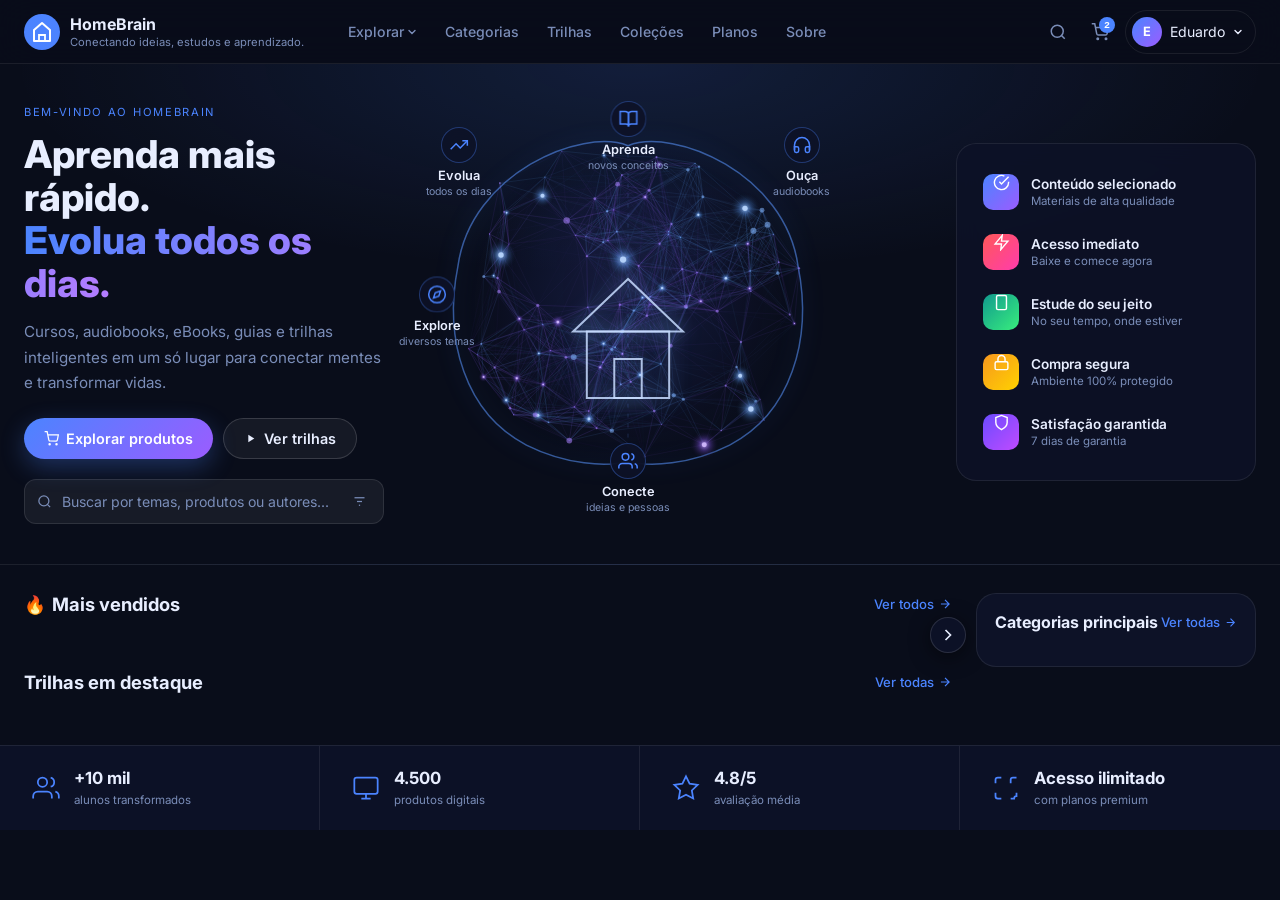
==== index.html @ 15cf3e89 "Initial commit: HomeBrain platform with products, trails, categories, and content management" ====
<!DOCTYPE html>
<html lang="pt-BR">
<head>
  <meta charset="UTF-8" />
  <meta name="viewport" content="width=device-width, initial-scale=1.0" />
  <title>HomeBrain | Aprenda mais rápido. Evolua todos os dias.</title>
  <link rel="preconnect" href="https://fonts.googleapis.com" />
  <link href="https://fonts.googleapis.com/css2?family=Inter:wght@400;500;600;700;800&display=swap" rel="stylesheet" />
  <link rel="stylesheet" href="styles.css" />
  <link rel="stylesheet" href="pages.css" />
</head>
<body>

  <header class="hb-header">
    <div class="hb-header-inner">
      <a class="hb-logo" href="#">
        <svg class="hb-logo-svg" width="36" height="36" viewBox="0 0 36 36" fill="none">
          <circle cx="18" cy="18" r="18" fill="url(#lg1)"/>
          <path d="M18 9 L10 16 L10 27 L26 27 L26 16 Z" fill="none" stroke="white" stroke-width="2" stroke-linejoin="round"/>
          <path d="M15 27 L15 21 L21 21 L21 27" fill="none" stroke="white" stroke-width="1.8"/>
          <defs>
            <linearGradient id="lg1" x1="0" y1="0" x2="36" y2="36">
              <stop offset="0%" stop-color="#4B84FF"/>
              <stop offset="100%" stop-color="#9B5CFF"/>
            </linearGradient>
          </defs>
        </svg>
        <div class="hb-logo-text">
          <strong>HomeBrain</strong>
          <span>Conectando ideias, estudos e aprendizado.</span>
        </div>
      </a>
      <nav class="hb-nav" id="mainNav">
        <a href="index.html">Explorar <svg width="10" height="10" viewBox="0 0 10 10" fill="none"><path d="M2 3.5l3 3 3-3" stroke="currentColor" stroke-width="1.4" stroke-linecap="round"/></svg></a>
        <a href="categorias.html">Categorias</a>
        <a href="trilhas.html">Trilhas</a>
        <a href="index.html#colecoes">Coleções</a>
        <a href="planos.html">Planos</a>
        <a href="#sobre">Sobre</a>
      </nav>
      <div class="hb-header-right">
        <button class="hb-icon-btn" aria-label="Buscar">
          <svg width="18" height="18" viewBox="0 0 24 24" fill="none" stroke="currentColor" stroke-width="2"><circle cx="11" cy="11" r="8"/><path d="M21 21l-4.35-4.35"/></svg>
        </button>
        <button class="hb-icon-btn hb-cart-btn" aria-label="Carrinho">
          <svg width="18" height="18" viewBox="0 0 24 24" fill="none" stroke="currentColor" stroke-width="2"><circle cx="9" cy="21" r="1"/><circle cx="20" cy="21" r="1"/><path d="M1 1h4l2.68 13.39a2 2 0 0 0 2 1.61h9.72a2 2 0 0 0 2-1.61L23 6H6"/></svg>
          <span class="hb-badge">2</span>
        </button>
        <div class="hb-user">
          <div class="hb-avatar">E</div>
          <span>Eduardo</span>
          <svg width="10" height="10" viewBox="0 0 10 10" fill="none"><path d="M2 3.5l3 3 3-3" stroke="currentColor" stroke-width="1.4" stroke-linecap="round"/></svg>
        </div>
      </div>
    </div>
  </header>

  <main>
    <section class="hb-hero">
      <div class="hb-hero-inner">

        <div class="hb-hero-left">
          <span class="hb-eyebrow">BEM-VINDO AO HOMEBRAIN</span>
          <h1>Aprenda mais rápido.<br><span class="hb-grad">Evolua todos os dias.</span></h1>
          <p>Cursos, audiobooks, eBooks, guias e trilhas inteligentes em um só lugar para conectar mentes e transformar vidas.</p>
          <div class="hb-hero-btns">
            <a class="hb-btn hb-btn-primary" href="#">
              <svg width="15" height="15" viewBox="0 0 24 24" fill="none" stroke="currentColor" stroke-width="2"><circle cx="9" cy="21" r="1"/><circle cx="20" cy="21" r="1"/><path d="M1 1h4l2.68 13.39a2 2 0 0 0 2 1.61h9.72a2 2 0 0 0 2-1.61L23 6H6"/></svg>
              Explorar produtos
            </a>
            <a class="hb-btn hb-btn-outline" href="#">
              <svg width="13" height="13" viewBox="0 0 24 24" fill="currentColor"><path d="M8 5v14l11-7z"/></svg>
              Ver trilhas
            </a>
          </div>
          <label class="hb-hero-search">
            <svg width="15" height="15" viewBox="0 0 24 24" fill="none" stroke="currentColor" stroke-width="2"><circle cx="11" cy="11" r="8"/><path d="M21 21l-4.35-4.35"/></svg>
            <input type="text" placeholder="Buscar por temas, produtos ou autores..." />
            <button aria-label="Filtros">
              <svg width="15" height="15" viewBox="0 0 24 24" fill="none" stroke="currentColor" stroke-width="2"><line x1="4" y1="6" x2="20" y2="6"/><line x1="8" y1="12" x2="16" y2="12"/><line x1="11" y1="18" x2="13" y2="18"/></svg>
            </button>
          </label>
        </div>

        <div class="hb-hero-brain">
          <canvas id="brainCanvas"></canvas>
          <div class="hb-blabel hb-blabel-aprenda">
            <div class="hb-blabel-icon"><svg width="20" height="20" viewBox="0 0 24 24" fill="none" stroke="currentColor" stroke-width="1.8"><path d="M2 3h6a4 4 0 0 1 4 4v14a3 3 0 0 0-3-3H2z"/><path d="M22 3h-6a4 4 0 0 0-4 4v14a3 3 0 0 1 3-3h7z"/></svg></div>
            <span>Aprenda</span><small>novos conceitos</small>
          </div>
          <div class="hb-blabel hb-blabel-ouca">
            <div class="hb-blabel-icon"><svg width="20" height="20" viewBox="0 0 24 24" fill="none" stroke="currentColor" stroke-width="1.8"><path d="M3 18v-6a9 9 0 0 1 18 0v6"/><path d="M21 19a2 2 0 0 1-2 2h-1a2 2 0 0 1-2-2v-3a2 2 0 0 1 2-2h3zM3 19a2 2 0 0 0 2 2h1a2 2 0 0 0 2-2v-3a2 2 0 0 0-2-2H3z"/></svg></div>
            <span>Ouça</span><small>audiobooks</small>
          </div>
          <div class="hb-blabel hb-blabel-explore">
            <div class="hb-blabel-icon"><svg width="20" height="20" viewBox="0 0 24 24" fill="none" stroke="currentColor" stroke-width="1.8"><circle cx="12" cy="12" r="10"/><polygon points="16.24 7.76 14.12 14.12 7.76 16.24 9.88 9.88 16.24 7.76"/></svg></div>
            <span>Explore</span><small>diversos temas</small>
          </div>
          <div class="hb-blabel hb-blabel-evolua">
            <div class="hb-blabel-icon"><svg width="20" height="20" viewBox="0 0 24 24" fill="none" stroke="currentColor" stroke-width="1.8"><polyline points="22 7 13.5 15.5 8.5 10.5 2 17"/><polyline points="16 7 22 7 22 13"/></svg></div>
            <span>Evolua</span><small>todos os dias</small>
          </div>
          <div class="hb-blabel hb-blabel-conecte">
            <div class="hb-blabel-icon"><svg width="20" height="20" viewBox="0 0 24 24" fill="none" stroke="currentColor" stroke-width="1.8"><path d="M17 21v-2a4 4 0 0 0-4-4H5a4 4 0 0 0-4 4v2"/><circle cx="9" cy="7" r="4"/><path d="M23 21v-2a4 4 0 0 0-3-3.87"/><path d="M16 3.13a4 4 0 0 1 0 7.75"/></svg></div>
            <span>Conecte</span><small>ideias e pessoas</small>
          </div>
        </div>

        <div class="hb-hero-features">
          <div class="hb-feat">
            <div class="hb-feat-icon" style="background:linear-gradient(135deg,#4B84FF,#9B5CFF)">
              <svg width="17" height="17" viewBox="0 0 24 24" fill="none" stroke="white" stroke-width="2"><path d="M22 11.08V12a10 10 0 1 1-5.93-9.14"/><polyline points="22 4 12 14.01 9 11.01"/></svg>
            </div>
            <div><strong>Conteúdo selecionado</strong><small>Materiais de alta qualidade</small></div>
          </div>
          <div class="hb-feat">
            <div class="hb-feat-icon" style="background:linear-gradient(135deg,#FF5858,#FF3CAC)">
              <svg width="17" height="17" viewBox="0 0 24 24" fill="none" stroke="white" stroke-width="2"><polygon points="13 2 3 14 12 14 11 22 21 10 12 10 13 2"/></svg>
            </div>
            <div><strong>Acesso imediato</strong><small>Baixe e comece agora</small></div>
          </div>
          <div class="hb-feat">
            <div class="hb-feat-icon" style="background:linear-gradient(135deg,#11998E,#38EF7D)">
              <svg width="17" height="17" viewBox="0 0 24 24" fill="none" stroke="white" stroke-width="2"><rect x="5" y="2" width="14" height="20" rx="2"/><line x1="12" y1="18" x2="12.01" y2="18"/></svg>
            </div>
            <div><strong>Estude do seu jeito</strong><small>No seu tempo, onde estiver</small></div>
          </div>
          <div class="hb-feat">
            <div class="hb-feat-icon" style="background:linear-gradient(135deg,#F7971E,#FFD200)">
              <svg width="17" height="17" viewBox="0 0 24 24" fill="none" stroke="white" stroke-width="2"><rect x="3" y="11" width="18" height="11" rx="2"/><path d="M7 11V7a5 5 0 0 1 10 0v4"/></svg>
            </div>
            <div><strong>Compra segura</strong><small>Ambiente 100% protegido</small></div>
          </div>
          <div class="hb-feat">
            <div class="hb-feat-icon" style="background:linear-gradient(135deg,#6B4BFF,#C04BFF)">
              <svg width="17" height="17" viewBox="0 0 24 24" fill="none" stroke="white" stroke-width="2"><path d="M12 22s8-4 8-10V5l-8-3-8 3v7c0 6 8 10 8 10z"/></svg>
            </div>
            <div><strong>Satisfação garantida</strong><small>7 dias de garantia</small></div>
          </div>
        </div>

      </div>
    </section>

    <div class="hb-layout">
      <div class="hb-main">

        <section class="hb-section">
          <div class="hb-section-head">
            <h2><span class="hb-fire">🔥</span> Mais vendidos</h2>
            <a href="#">Ver todos <svg width="14" height="14" viewBox="0 0 24 24" fill="none" stroke="currentColor" stroke-width="2"><path d="M5 12h14M12 5l7 7-7 7"/></svg></a>
          </div>
          <div class="hb-products-wrap">
            <div class="hb-products-row" id="productsRow"></div>
            <button class="hb-arrow-btn" id="nextBtn" aria-label="Próximo">
              <svg width="20" height="20" viewBox="0 0 24 24" fill="none" stroke="currentColor" stroke-width="2"><path d="M9 18l6-6-6-6"/></svg>
            </button>
          </div>
        </section>

        <section class="hb-section">
          <div class="hb-section-head">
            <h2>Trilhas em destaque</h2>
            <a href="#">Ver todas <svg width="14" height="14" viewBox="0 0 24 24" fill="none" stroke="currentColor" stroke-width="2"><path d="M5 12h14M12 5l7 7-7 7"/></svg></a>
          </div>
          <div class="hb-trails-grid" id="trailsGrid"></div>
        </section>

      </div>

      <aside class="hb-sidebar">
        <div class="hb-section-head">
          <h3>Categorias principais</h3>
          <a href="#">Ver todas <svg width="13" height="13" viewBox="0 0 24 24" fill="none" stroke="currentColor" stroke-width="2"><path d="M5 12h14M12 5l7 7-7 7"/></svg></a>
        </div>
        <ul class="hb-cat-list" id="categoryList"></ul>
      </aside>
    </div>

    <div class="hb-stats">
      <div class="hb-stat">
        <svg class="hb-stat-ico" width="28" height="28" viewBox="0 0 24 24" fill="none" stroke="currentColor" stroke-width="1.5"><path d="M17 21v-2a4 4 0 0 0-4-4H5a4 4 0 0 0-4 4v2"/><circle cx="9" cy="7" r="4"/><path d="M23 21v-2a4 4 0 0 0-3-3.87"/><path d="M16 3.13a4 4 0 0 1 0 7.75"/></svg>
        <div><strong>+10 mil</strong><small>alunos transformados</small></div>
      </div>
      <div class="hb-stat">
        <svg class="hb-stat-ico" width="28" height="28" viewBox="0 0 24 24" fill="none" stroke="currentColor" stroke-width="1.5"><rect x="2" y="3" width="20" height="14" rx="2"/><path d="M8 21h8M12 17v4"/></svg>
        <div><strong>4.500</strong><small>produtos digitais</small></div>
      </div>
      <div class="hb-stat">
        <svg class="hb-stat-ico" width="28" height="28" viewBox="0 0 24 24" fill="none" stroke="currentColor" stroke-width="1.5"><polygon points="12 2 15.09 8.26 22 9.27 17 14.14 18.18 21.02 12 17.77 5.82 21.02 7 14.14 2 9.27 8.91 8.26 12 2"/></svg>
        <div><strong>4.8/5</strong><small>avaliação média</small></div>
      </div>
      <div class="hb-stat">
        <svg class="hb-stat-ico" width="28" height="28" viewBox="0 0 24 24" fill="none" stroke="currentColor" stroke-width="1.5"><path d="M8 3H5a2 2 0 0 0-2 2v3m18-5h-3a2 2 0 0 0-2 2v3M3 16v3a2 2 0 0 0 2 2h3M21 16v3a2 2 0 0 0-2 2h-3"/></svg>
        <div><strong>Acesso ilimitado</strong><small>com planos premium</small></div>
      </div>
    </div>

  </main>
  <script src="script.js"></script>
</body>
</html>
---- styles.css ----
:root {
  --bg: #090d1a;
  --bg2: #0d1227;
  --panel: rgba(13,18,39,0.92);
  --border: rgba(255,255,255,0.08);
  --text: #e8eeff;
  --muted: #7a8db8;
  --primary: #4B84FF;
  --secondary: #9B5CFF;
  --accent: #19f2c4;
  --radius-card: 14px;
}
*, *::before, *::after { box-sizing: border-box; margin: 0; padding: 0; }

body {
  font-family: "Inter", system-ui, sans-serif;
  background: var(--bg);
  color: var(--text);
  min-height: 100vh;
  overflow-x: hidden;
}

/* ── SCROLLBAR ── */
::-webkit-scrollbar { width: 6px; }
::-webkit-scrollbar-track { background: var(--bg2); }
::-webkit-scrollbar-thumb { background: rgba(75,132,255,0.4); border-radius: 99px; }

/* ── HEADER ── */
.hb-header {
  position: sticky; top: 0; z-index: 100;
  background: rgba(9,13,26,0.92);
  backdrop-filter: blur(18px);
  border-bottom: 1px solid var(--border);
  height: 64px;
}
.hb-header-inner {
  max-width: 1380px; margin: 0 auto;
  height: 100%; display: flex; align-items: center;
  gap: 32px; padding: 0 24px;
}
.hb-logo {
  display: flex; align-items: center; gap: 10px;
  text-decoration: none; color: var(--text); flex-shrink: 0;
}
.hb-logo-text strong { display: block; font-size: 1rem; font-weight: 700; }
.hb-logo-text span { display: block; font-size: 0.7rem; color: var(--muted); margin-top: 1px; }
.hb-logo-svg { flex-shrink: 0; }

.hb-nav {
  display: flex; align-items: center; gap: 4px;
  list-style: none; flex: 1;
}
.hb-nav a {
  display: inline-flex; align-items: center; gap: 3px;
  color: var(--muted); text-decoration: none;
  font-size: 0.88rem; font-weight: 500;
  padding: 6px 12px; border-radius: 8px;
  transition: color 0.18s, background 0.18s;
}
.hb-nav a:hover { color: var(--text); background: rgba(255,255,255,0.06); }

.hb-header-right { display: flex; align-items: center; gap: 8px; margin-left: auto; }
.hb-icon-btn {
  background: none; border: none; color: var(--muted); cursor: pointer;
  padding: 8px; border-radius: 10px; display: grid; place-items: center;
  transition: color 0.18s, background 0.18s;
}
.hb-icon-btn:hover { color: var(--text); background: rgba(255,255,255,0.07); }
.hb-cart-btn { position: relative; }
.hb-badge {
  position: absolute; top: 2px; right: 2px;
  width: 16px; height: 16px; border-radius: 50%;
  background: var(--primary); color: white;
  font-size: 0.62rem; font-weight: 700;
  display: grid; place-items: center;
}
.hb-user {
  display: flex; align-items: center; gap: 8px;
  padding: 6px 12px 6px 6px;
  border-radius: 999px; border: 1px solid var(--border);
  cursor: pointer; font-size: 0.88rem; color: var(--text);
  transition: background 0.18s;
}
.hb-user:hover { background: rgba(255,255,255,0.06); }
.hb-avatar {
  width: 30px; height: 30px; border-radius: 50%;
  background: linear-gradient(135deg,var(--primary),var(--secondary));
  display: grid; place-items: center;
  font-size: 0.8rem; font-weight: 700; color: white;
}

/* ── HERO ── */
.hb-hero {
  background:
    radial-gradient(ellipse 70% 60% at 50% 0%, rgba(75,132,255,0.14) 0%, transparent 70%),
    var(--bg);
  border-bottom: 1px solid var(--border);
  padding: 28px 0 32px;
}
.hb-hero-inner {
  max-width: 1380px; margin: 0 auto; padding: 0 24px;
  display: grid;
  grid-template-columns: 360px 1fr 300px;
  gap: 24px; align-items: center;
}

/* Hero Left */
.hb-eyebrow {
  display: inline-block;
  font-size: 0.7rem; letter-spacing: 0.15em; text-transform: uppercase;
  color: var(--primary); margin-bottom: 14px;
}
.hb-hero-left h1 {
  font-size: clamp(1.9rem, 3vw, 2.7rem);
  font-weight: 800; line-height: 1.12;
  margin-bottom: 14px;
}
.hb-hero-left h1 em { font-style: normal; }
.hb-grad {
  background: linear-gradient(90deg, #4B84FF, #B47CFF);
  -webkit-background-clip: text; background-clip: text;
  -webkit-text-fill-color: transparent;
}
.hb-hero-left p {
  color: var(--muted); line-height: 1.7; font-size: 0.95rem; margin-bottom: 22px;
}
.hb-hero-btns { display: flex; flex-wrap: wrap; gap: 10px; margin-bottom: 20px; }
.hb-btn {
  display: inline-flex; align-items: center; gap: 7px;
  padding: 11px 20px; border-radius: 999px;
  font-size: 0.9rem; font-weight: 600; cursor: pointer;
  text-decoration: none; border: none;
  transition: transform 0.18s, box-shadow 0.18s;
}
.hb-btn:hover { transform: translateY(-2px); }
.hb-btn-primary {
  background: linear-gradient(135deg, var(--primary), var(--secondary));
  color: white;
  box-shadow: 0 8px 24px rgba(75,132,255,0.3);
}
.hb-btn-primary:hover { box-shadow: 0 12px 32px rgba(75,132,255,0.45); }
.hb-btn-outline {
  background: rgba(255,255,255,0.05);
  color: var(--text);
  border: 1px solid rgba(255,255,255,0.15);
}
.hb-btn-outline:hover { background: rgba(255,255,255,0.1); }

.hb-hero-search {
  display: flex; align-items: center; gap: 10px;
  background: rgba(255,255,255,0.06);
  border: 1px solid rgba(255,255,255,0.1);
  border-radius: 12px; padding: 10px 12px;
  cursor: text;
}
.hb-hero-search svg { color: var(--muted); flex-shrink: 0; }
.hb-hero-search input {
  flex: 1; background: none; border: none; outline: none;
  color: var(--text); font-size: 0.88rem; font-family: inherit;
}
.hb-hero-search input::placeholder { color: var(--muted); }
.hb-hero-search button {
  background: none; border: none; cursor: pointer;
  color: var(--muted); display: grid; place-items: center;
  padding: 4px; border-radius: 6px;
  transition: color 0.18s;
}
.hb-hero-search button:hover { color: var(--text); }

/* Hero Brain */
.hb-hero-brain {
  position: relative;
  aspect-ratio: 1;
  max-height: 440px;
  display: flex; align-items: center; justify-content: center;
}
#brainCanvas {
  width: 100%; height: 100%;
  border-radius: 50%;
  display: block;
}
.hb-blabel {
  position: absolute;
  display: flex; flex-direction: column; align-items: center; gap: 2px;
  font-size: 0.78rem; font-weight: 600; color: var(--text);
  text-align: center; pointer-events: none;
}
.hb-blabel-icon {
  width: 36px; height: 36px; border-radius: 50%;
  background: rgba(13,18,39,0.85);
  border: 1px solid rgba(75,132,255,0.35);
  display: grid; place-items: center;
  color: var(--primary);
  backdrop-filter: blur(8px);
  margin-bottom: 3px;
}
.hb-blabel span { font-size: 0.8rem; font-weight: 600; }
.hb-blabel small { font-size: 0.66rem; color: var(--muted); font-weight: 400; }

.hb-blabel-aprenda { top: 2%; left: 50%; transform: translateX(-50%); }
.hb-blabel-ouca    { top: 8%; right: 4%; }
.hb-blabel-explore { top: 50%; left: -2%; transform: translateY(-50%); }
.hb-blabel-evolua  { top: 8%; left: 4%; }
.hb-blabel-conecte { bottom: 4%; left: 50%; transform: translateX(-50%); }

/* Hero Features */
.hb-hero-features {
  background: rgba(13,18,39,0.85);
  border: 1px solid var(--border);
  border-radius: 20px;
  padding: 20px 18px;
  display: flex; flex-direction: column; gap: 4px;
  backdrop-filter: blur(12px);
}
.hb-feat {
  display: flex; align-items: center; gap: 12px;
  padding: 10px 8px; border-radius: 12px;
  transition: background 0.18s;
}
.hb-feat:hover { background: rgba(255,255,255,0.04); }
.hb-feat-icon {
  width: 36px; height: 36px; border-radius: 10px; flex-shrink: 0;
  display: grid; place-items: center;
}
.hb-feat div { display: flex; flex-direction: column; gap: 2px; }
.hb-feat strong { font-size: 0.85rem; font-weight: 600; }
.hb-feat small { font-size: 0.72rem; color: var(--muted); }

/* ── LAYOUT ── */
.hb-layout {
  max-width: 1380px; margin: 0 auto; padding: 28px 24px;
  display: grid;
  grid-template-columns: 1fr 280px;
  gap: 24px; align-items: start;
}
.hb-main { display: flex; flex-direction: column; gap: 32px; }

/* ── SECTIONS ── */
.hb-section {}
.hb-section-head {
  display: flex; align-items: center; justify-content: space-between;
  margin-bottom: 16px;
}
.hb-section-head h2 {
  font-size: 1.15rem; font-weight: 700;
  display: flex; align-items: center; gap: 6px;
}
.hb-section-head h3 { font-size: 1rem; font-weight: 700; }
.hb-section-head a {
  color: var(--primary); font-size: 0.82rem; text-decoration: none; font-weight: 500;
  display: inline-flex; align-items: center; gap: 4px;
  transition: gap 0.18s;
}
.hb-section-head a:hover { gap: 7px; }
.hb-fire { font-size: 1.1rem; }

/* ── PRODUCTS ── */
.hb-products-wrap { position: relative; }
.hb-products-row {
  display: flex; gap: 14px;
  overflow-x: auto; scroll-behavior: smooth;
  padding-bottom: 8px;
  scrollbar-width: none;
}
.hb-products-row::-webkit-scrollbar { display: none; }
.hb-arrow-btn {
  position: absolute; right: -14px; top: 50%; transform: translateY(-50%);
  width: 36px; height: 36px; border-radius: 50%;
  background: rgba(13,18,39,0.95);
  border: 1px solid rgba(255,255,255,0.12);
  color: var(--text); cursor: pointer;
  display: grid; place-items: center;
  box-shadow: 0 4px 20px rgba(0,0,0,0.5);
  transition: background 0.18s, transform 0.18s;
}
.hb-arrow-btn:hover { background: var(--primary); transform: translateY(-50%) scale(1.08); }

.hb-product-card {
  flex: 0 0 170px;
  border-radius: var(--radius-card);
  overflow: hidden;
  background: var(--bg2);
  border: 1px solid var(--border);
  cursor: pointer;
  transition: transform 0.2s, box-shadow 0.2s;
}
.hb-product-card:hover {
  transform: translateY(-4px);
  box-shadow: 0 16px 40px rgba(0,0,0,0.5);
}
.hb-product-thumb {
  height: 155px; position: relative; overflow: hidden;
  display: flex; align-items: center; justify-content: center;
  background-size: cover; background-position: center;
  background-color: rgba(13,18,39,0.6);
}
.hb-type-badge {
  position: absolute; top: 8px; right: 8px;
  padding: 4px 10px; border-radius: 999px;
  background: rgba(75,132,255,0.9); color: white;
  font-size: 0.65rem; font-weight: 700; backdrop-filter: blur(8px);
  z-index: 2;
}
.hb-product-thumb-icon {
  font-size: 3.4rem;
  filter: drop-shadow(0 0 18px rgba(255,255,255,0.35));
  position: relative; z-index: 1;
}
.hb-product-thumb::after {
  content: '';
  position: absolute; inset: 0;
  background: linear-gradient(180deg, transparent 40%, rgba(0,0,0,0.55) 100%);
}
.hb-product-body { padding: 10px; }
.hb-product-title { font-size: 0.82rem; font-weight: 700; margin-bottom: 4px; line-height: 1.35; }
.hb-product-desc {
  font-size: 0.7rem; color: var(--muted); line-height: 1.5; margin-bottom: 8px;
  display: -webkit-box; -webkit-line-clamp: 2; -webkit-box-orient: vertical; overflow: hidden;
}
.hb-stars { display: flex; gap: 2px; margin-bottom: 6px; }
.hb-star { font-size: 0.7rem; color: #F7B731; }
.hb-star.empty { color: rgba(255,255,255,0.15); }
.hb-reviews { font-size: 0.65rem; color: var(--muted); margin-left: 4px; }
.hb-price { font-size: 0.85rem; font-weight: 700; color: var(--text); margin-bottom: 8px; }
.hb-buy-btn {
  width: 100%; border: none; border-radius: 8px;
  background: linear-gradient(135deg, var(--primary), var(--secondary));
  color: white; font-size: 0.75rem; font-weight: 600;
  padding: 7px; cursor: pointer;
  transition: opacity 0.18s;
}
.hb-buy-btn:hover { opacity: 0.88; }

/* ── TRAILS ── */
.hb-trails-grid {
  display: grid;
  grid-template-columns: repeat(4, 1fr);
  gap: 14px;
}
.hb-trail-card {
  background: var(--bg2);
  border: 1px solid var(--border);
  border-radius: var(--radius-card);
  padding: 14px;
  cursor: pointer;
  transition: transform 0.18s, border-color 0.18s;
  position: relative; overflow: hidden;
  aspect-ratio: 5/4;
  background-size: cover;
  background-position: center;
  display: flex; flex-direction: column; justify-content: flex-end;
}
.hb-trail-overlay {
  background: linear-gradient(180deg, transparent 40%, rgba(0,0,0,0.85) 100%);
  padding: 14px; border-radius: 8px;
}
.hb-trail-label {
  font-size: 0.62rem; font-weight: 600; letter-spacing: 0.12em;
  text-transform: uppercase; color: var(--primary); margin-bottom: 10px;
}
.hb-trail-icon {
  font-size: 1.8rem; margin-bottom: 10px;
  filter: drop-shadow(0 0 8px rgba(75,132,255,0.4));
}
.hb-trail-title { font-size: 0.9rem; font-weight: 700; margin-bottom: 8px; }
.hb-trail-aulas { font-size: 0.72rem; color: var(--muted); margin-bottom: 8px; }
.hb-trail-bar {
  height: 4px; background: rgba(255,255,255,0.08); border-radius: 2px; overflow: hidden;
}
.hb-trail-progress {
  height: 100%; border-radius: 2px;
  background: linear-gradient(90deg, var(--primary), var(--secondary));
  transition: width 1s ease;
}

/* ── SIDEBAR ── */
.hb-sidebar {
  background: var(--bg2);
  border: 1px solid var(--border);
  border-radius: 20px;
  padding: 18px;
  position: sticky; top: 80px;
}
.hb-cat-list { list-style: none; display: flex; flex-direction: column; gap: 2px; }
.hb-cat-item {
  display: flex; align-items: center; gap: 10px;
  padding: 9px 10px; border-radius: 10px; cursor: pointer;
  transition: background 0.18s;
}
.hb-cat-item:hover { background: rgba(255,255,255,0.05); }
.hb-cat-dot {
  width: 32px; height: 32px; border-radius: 9px; flex-shrink: 0;
  display: grid; place-items: center; font-size: 1rem;
}
.hb-cat-info { flex: 1; }
.hb-cat-name { font-size: 0.82rem; font-weight: 600; }
.hb-cat-count { font-size: 0.7rem; color: var(--muted); }
.hb-cat-arrow { color: var(--muted); }

/* ── STATS ── */
.hb-stats {
  display: grid; grid-template-columns: repeat(4, 1fr);
  background: rgba(13,18,39,0.9);
  border-top: 1px solid var(--border);
  margin-top: 8px;
}
.hb-stat {
  display: flex; align-items: center; gap: 14px;
  padding: 22px 32px;
  border-right: 1px solid var(--border);
}
.hb-stat:last-child { border-right: none; }
.hb-stat-ico { color: var(--primary); flex-shrink: 0; }
.hb-stat strong { display: block; font-size: 1.05rem; font-weight: 700; }
.hb-stat small { font-size: 0.72rem; color: var(--muted); }

/* ── RESPONSIVE ── */
@media (max-width: 1100px) {
  .hb-hero-inner { grid-template-columns: 1fr 1fr; }
  .hb-hero-features { display: none; }
  .hb-layout { grid-template-columns: 1fr; }
  .hb-sidebar { position: static; }
  .hb-trails-grid { grid-template-columns: repeat(2, 1fr); }
}
@media (max-width: 700px) {
  .hb-hero-inner { grid-template-columns: 1fr; }
  .hb-hero-brain { display: none; }
  .hb-stats { grid-template-columns: 1fr 1fr; }
  .hb-stat { border-right: none; border-bottom: 1px solid var(--border); }
  .hb-trails-grid { grid-template-columns: 1fr; }
  .hb-nav { display: none; }
}
---- pages.css ----
/* =========================================================
   HomeBrain — pages.css
   Styles for all inner pages (produto, categorias, trilhas,
   login, planos) plus shared footer and active-nav state.
========================================================= */

/* ── ACTIVE NAV ── */
.hb-nav a.active {
  color: var(--text);
  background: rgba(75,132,255,0.13);
}

/* ── INNER PAGE LOGO MARK ── */
.hb-logo-mark {
  width: 36px; height: 36px; border-radius: 10px; flex-shrink: 0;
  background: linear-gradient(135deg, #4B84FF, #9B5CFF);
  display: grid; place-items: center; font-size: 1.3rem;
}

/* ── BREADCRUMB ── */
.pg-breadcrumb {
  max-width: 1380px; margin: 0 auto; padding: 14px 24px 0;
  display: flex; align-items: center; gap: 8px;
  font-size: 0.78rem; color: var(--muted);
}
.pg-breadcrumb a { color: var(--muted); text-decoration: none; transition: color .18s; }
.pg-breadcrumb a:hover { color: var(--text); }
.pg-breadcrumb span { color: var(--text); }
.pg-breadcrumb svg { color: rgba(255,255,255,0.25); }

/* ── FOOTER ── */
.hb-footer {
  background: var(--bg2);
  border-top: 1px solid var(--border);
  padding: 48px 24px 24px;
  margin-top: 48px;
}
.hb-footer-inner {
  max-width: 1380px; margin: 0 auto;
  display: grid; grid-template-columns: 1.6fr repeat(3, 1fr);
  gap: 40px; padding-bottom: 36px;
  border-bottom: 1px solid var(--border);
}
.hb-footer-brand p {
  color: var(--muted); font-size: 0.85rem; margin-top: 12px;
  max-width: 280px; line-height: 1.6;
}
.hb-footer-logo {
  display: flex; align-items: center; gap: 10px; text-decoration: none;
  color: var(--text); margin-bottom: 4px;
}
.hb-footer-logo strong { font-size: 1rem; font-weight: 700; }
.hb-footer-col h4 {
  font-size: 0.8rem; font-weight: 700; letter-spacing: 0.1em;
  text-transform: uppercase; color: var(--muted); margin-bottom: 14px;
}
.hb-footer-col ul { list-style: none; display: flex; flex-direction: column; gap: 9px; }
.hb-footer-col a {
  color: rgba(255,255,255,0.55); font-size: 0.85rem; text-decoration: none;
  transition: color .18s;
}
.hb-footer-col a:hover { color: var(--text); }
.hb-footer-copy {
  max-width: 1380px; margin: 24px auto 0;
  font-size: 0.75rem; color: var(--muted); text-align: center;
}

/* ── PRODUTO PAGE ── */
.pg-product-wrap {
  max-width: 1380px; margin: 0 auto; padding: 24px 24px 0;
  display: grid; grid-template-columns: 420px 1fr;
  gap: 32px; align-items: start;
}
.pg-product-cover {
  border-radius: 20px; overflow: hidden;
  aspect-ratio: 3/4; position: relative;
  display: flex; align-items: center; justify-content: center;
  font-size: 6rem;
  box-shadow: 0 24px 60px rgba(0,0,0,0.6);
}
.pg-product-cover::after {
  content: '';
  position: absolute; inset: 0;
  background: linear-gradient(180deg, transparent 50%, rgba(0,0,0,0.45) 100%);
}

/* Audio Player */
.hb-player {
  margin-top: 16px;
  background: rgba(13,18,39,0.95);
  border: 1px solid var(--border);
  border-radius: 18px; padding: 18px;
}
.hb-player-track { font-size: 0.82rem; color: var(--muted); margin-bottom: 10px; }
.hb-player-track strong { display: block; color: var(--text); font-size: 0.92rem; margin-bottom: 2px; }
.hb-player-progress-wrap {
  display: flex; align-items: center; gap: 10px; margin-bottom: 14px;
}
.hb-player-bar {
  flex: 1; height: 5px; background: rgba(255,255,255,0.1);
  border-radius: 3px; cursor: pointer; position: relative;
}
.hb-player-fill {
  height: 100%; border-radius: 3px;
  background: linear-gradient(90deg, var(--primary), var(--secondary));
  width: 0%; transition: width .3s linear;
  pointer-events: none;
}
.hb-player-time { font-size: 0.72rem; color: var(--muted); white-space: nowrap; }
.hb-player-controls {
  display: flex; align-items: center; justify-content: center; gap: 20px; margin-bottom: 12px;
}
.hb-ctrl-btn {
  background: none; border: none; color: var(--muted); cursor: pointer;
  display: grid; place-items: center; border-radius: 50%;
  padding: 6px; transition: color .18s, background .18s;
}
.hb-ctrl-btn:hover { color: var(--text); background: rgba(255,255,255,0.07); }
.hb-play-btn {
  width: 48px; height: 48px; border-radius: 50%;
  background: linear-gradient(135deg, var(--primary), var(--secondary));
  border: none; color: white; cursor: pointer;
  display: grid; place-items: center;
  box-shadow: 0 6px 20px rgba(75,132,255,0.4);
  transition: transform .18s, box-shadow .18s;
}
.hb-play-btn:hover { transform: scale(1.08); box-shadow: 0 8px 28px rgba(75,132,255,0.55); }
.hb-player-footer {
  display: flex; justify-content: space-between; align-items: center;
}
.hb-speed-select {
  background: rgba(255,255,255,0.06); border: 1px solid var(--border);
  color: var(--text); border-radius: 8px; padding: 4px 8px;
  font-size: 0.75rem; cursor: pointer;
}

/* Product Details */
.pg-product-detail { padding-top: 8px; }
.pg-product-detail .pg-cat-badge {
  display: inline-block; padding: 4px 10px; border-radius: 999px;
  background: rgba(75,132,255,0.15); color: var(--primary);
  font-size: 0.72rem; font-weight: 600; margin-bottom: 12px;
}
.pg-product-detail h1 {
  font-size: clamp(1.6rem, 2.5vw, 2.2rem); font-weight: 800;
  line-height: 1.15; margin-bottom: 10px;
}
.pg-author { color: var(--muted); font-size: 0.9rem; margin-bottom: 12px; }
.pg-author strong { color: var(--text); }
.pg-rating-row { display: flex; align-items: center; gap: 10px; margin-bottom: 20px; }
.pg-buy-panel {
  background: rgba(13,18,39,0.9);
  border: 1px solid var(--border);
  border-radius: 18px; padding: 20px; margin-bottom: 24px;
}
.pg-buy-panel .pg-price {
  font-size: 2rem; font-weight: 800; margin-bottom: 4px;
}
.pg-buy-panel .pg-installment { color: var(--muted); font-size: 0.82rem; margin-bottom: 16px; }
.pg-buy-now {
  width: 100%; padding: 14px; border: none; border-radius: 12px;
  background: linear-gradient(135deg, var(--primary), var(--secondary));
  color: white; font-size: 1rem; font-weight: 700; cursor: pointer;
  margin-bottom: 10px; transition: opacity .18s;
}
.pg-buy-now:hover { opacity: 0.9; }
.pg-buy-secondary {
  width: 100%; padding: 12px; border: 1px solid var(--border); border-radius: 12px;
  background: none; color: var(--text); font-size: 0.9rem; cursor: pointer;
  transition: background .18s;
}
.pg-buy-secondary:hover { background: rgba(255,255,255,0.05); }
.pg-buy-features { list-style: none; margin-top: 16px; display: flex; flex-direction: column; gap: 7px; }
.pg-buy-features li { display: flex; align-items: center; gap: 8px; font-size: 0.8rem; color: var(--muted); }
.pg-buy-features li svg { color: var(--accent); flex-shrink: 0; }

/* Tabs */
.pg-tabs { max-width: 1380px; margin: 32px auto 0; padding: 0 24px; }
.pg-tab-nav {
  display: flex; gap: 0; border-bottom: 1px solid var(--border); margin-bottom: 24px;
}
.pg-tab-btn {
  padding: 12px 20px; background: none; border: none; border-bottom: 2px solid transparent;
  color: var(--muted); font-size: 0.9rem; font-weight: 600; cursor: pointer;
  margin-bottom: -1px; transition: color .18s, border-color .18s;
}
.pg-tab-btn.active { color: var(--primary); border-bottom-color: var(--primary); }
.pg-tab-content { display: none; }
.pg-tab-content.active { display: block; }
.pg-description { color: rgba(255,255,255,0.75); line-height: 1.8; font-size: 0.95rem; max-width: 780px; }
.pg-chapter-list { list-style: none; display: flex; flex-direction: column; gap: 8px; }
.pg-chapter-item {
  display: flex; align-items: center; gap: 14px;
  padding: 12px 16px; border-radius: 12px;
  background: rgba(255,255,255,0.03); border: 1px solid var(--border);
  transition: background .18s; cursor: pointer;
}
.pg-chapter-item:hover { background: rgba(75,132,255,0.08); border-color: rgba(75,132,255,0.2); }
.pg-chapter-num { font-size: 0.75rem; color: var(--muted); width: 24px; text-align: center; }
.pg-chapter-title { flex: 1; font-size: 0.88rem; }
.pg-chapter-dur { font-size: 0.75rem; color: var(--muted); }
.pg-chapter-play { color: var(--primary); }
.pg-review-list { display: flex; flex-direction: column; gap: 16px; }
.pg-review {
  background: rgba(255,255,255,0.03); border: 1px solid var(--border);
  border-radius: 14px; padding: 16px;
}
.pg-review-header { display: flex; align-items: center; gap: 10px; margin-bottom: 8px; }
.pg-reviewer-av {
  width: 36px; height: 36px; border-radius: 50%;
  background: linear-gradient(135deg, var(--primary), var(--secondary));
  display: grid; place-items: center; font-weight: 700; font-size: 0.9rem; color: white;
}
.pg-reviewer-name { font-weight: 600; font-size: 0.88rem; }
.pg-reviewer-date { font-size: 0.72rem; color: var(--muted); }
.pg-review-text { font-size: 0.85rem; color: rgba(255,255,255,0.7); line-height: 1.7; }

/* Related */
.pg-related { max-width: 1380px; margin: 40px auto 0; padding: 0 24px; }
.pg-related-grid { display: grid; grid-template-columns: repeat(4, 1fr); gap: 14px; margin-top: 16px; }

/* ── CATEGORIAS PAGE ── */
.pg-cat-hero {
  background: radial-gradient(ellipse 70% 50% at 50% 0%, rgba(75,132,255,0.12), transparent 70%), var(--bg);
  padding: 32px 24px 28px;
  border-bottom: 1px solid var(--border);
}
.pg-cat-hero-inner { max-width: 1380px; margin: 0 auto; }
.pg-cat-hero h1 { font-size: 1.8rem; font-weight: 800; margin-bottom: 6px; }
.pg-cat-hero p { color: var(--muted); font-size: 0.95rem; margin-bottom: 20px; }
.pg-cat-search {
  display: flex; align-items: center; gap: 10px;
  background: rgba(255,255,255,0.06); border: 1px solid rgba(255,255,255,0.1);
  border-radius: 12px; padding: 12px 16px; max-width: 540px;
}
.pg-cat-search input {
  flex: 1; background: none; border: none; outline: none;
  color: var(--text); font-size: 0.9rem; font-family: inherit;
}
.pg-cat-search input::placeholder { color: var(--muted); }
.pg-cat-layout {
  max-width: 1380px; margin: 28px auto; padding: 0 24px;
  display: grid; grid-template-columns: 240px 1fr; gap: 24px; align-items: start;
}
.pg-cat-sidebar {
  background: var(--bg2); border: 1px solid var(--border);
  border-radius: 18px; padding: 18px; position: sticky; top: 80px;
}
.pg-cat-sidebar h3 { font-size: 0.85rem; font-weight: 700; margin-bottom: 14px; color: var(--muted); text-transform: uppercase; letter-spacing: 0.1em; }
.pg-cat-sidebar-list { list-style: none; display: flex; flex-direction: column; gap: 2px; }
.pg-cat-sidebar-item {
  display: flex; align-items: center; justify-content: space-between;
  padding: 9px 10px; border-radius: 10px; cursor: pointer; font-size: 0.85rem;
  transition: background .18s; color: var(--muted);
}
.pg-cat-sidebar-item:hover, .pg-cat-sidebar-item.active { background: rgba(75,132,255,0.1); color: var(--text); }
.pg-cat-sidebar-item .count { font-size: 0.72rem; background: rgba(255,255,255,0.07); padding: 2px 7px; border-radius: 999px; }
.pg-filter-chips { display: flex; flex-wrap: wrap; gap: 8px; margin-bottom: 20px; }
.pg-chip {
  padding: 7px 14px; border-radius: 999px; border: 1px solid var(--border);
  background: rgba(255,255,255,0.04); color: var(--muted);
  font-size: 0.8rem; cursor: pointer; transition: all .18s;
}
.pg-chip.active, .pg-chip:hover {
  background: rgba(75,132,255,0.12); color: var(--text);
  border-color: rgba(75,132,255,0.35);
}
.pg-grid { display: grid; grid-template-columns: repeat(3, 1fr); gap: 16px; }
.pg-grid-card {
  border-radius: 14px; overflow: hidden;
  background: var(--bg2); border: 1px solid var(--border);
  cursor: pointer; transition: transform .2s, box-shadow .2s;
}
.pg-grid-card:hover { transform: translateY(-4px); box-shadow: 0 16px 40px rgba(0,0,0,.5); }
.pg-grid-card:hover .pg-grid-thumb { filter: brightness(1.15); }
.pg-grid-thumb {
  height: 140px; display: flex; align-items: center; justify-content: center;
  font-size: 3rem; transition: filter .2s;
}
.pg-grid-body { padding: 12px; }
.pg-grid-cat { font-size: 0.68rem; color: var(--primary); font-weight: 600; text-transform: uppercase; letter-spacing: .1em; margin-bottom: 5px; }
.pg-grid-title { font-size: 0.88rem; font-weight: 700; margin-bottom: 5px; }
.pg-grid-price { font-size: 0.85rem; font-weight: 700; margin-bottom: 8px; }
.pg-grid-btn {
  width: 100%; padding: 8px; border: none; border-radius: 8px;
  background: linear-gradient(135deg, var(--primary), var(--secondary));
  color: white; font-size: 0.78rem; font-weight: 600; cursor: pointer;
}

/* ── TRILHAS PAGE ── */
.pg-trails-hero {
  background: radial-gradient(ellipse 60% 50% at 50% 0%, rgba(155,92,255,0.15), transparent 65%), var(--bg);
  padding: 36px 24px 32px; border-bottom: 1px solid var(--border);
}
.pg-trails-hero-inner { max-width: 1380px; margin: 0 auto; }
.pg-trails-hero h1 { font-size: 1.8rem; font-weight: 800; margin-bottom: 8px; }
.pg-trails-hero p { color: var(--muted); font-size: 0.95rem; max-width: 500px; }
.pg-trail-stats { display: flex; gap: 24px; margin-top: 20px; }
.pg-trail-stat { display: flex; align-items: center; gap: 8px; font-size: 0.85rem; color: var(--muted); }
.pg-trail-stat strong { color: var(--text); font-weight: 700; }
.pg-trails-layout { max-width: 1380px; margin: 28px auto; padding: 0 24px; }
.pg-trails-grid2 { display: grid; grid-template-columns: repeat(3, 1fr); gap: 20px; }
.pg-trail-card2 {
  background: var(--bg2); border: 1px solid var(--border);
  border-radius: 18px; padding: 20px; cursor: pointer;
  transition: transform .2s, border-color .2s;
  position: relative; overflow: hidden;
}
.pg-trail-card2::before {
  content: ''; position: absolute; inset: 0;
  background: radial-gradient(circle at top right, rgba(155,92,255,0.08), transparent 65%);
}
.pg-trail-card2:hover { transform: translateY(-4px); border-color: rgba(155,92,255,0.3); }
.pg-trail-icon2 { font-size: 2.2rem; margin-bottom: 12px; }
.pg-trail-badge { font-size: 0.65rem; font-weight: 700; letter-spacing: .12em; text-transform: uppercase; color: var(--secondary); margin-bottom: 8px; }
.pg-trail-title2 { font-size: 1rem; font-weight: 700; margin-bottom: 6px; }
.pg-trail-desc { font-size: 0.82rem; color: var(--muted); line-height: 1.6; margin-bottom: 14px; }
.pg-trail-meta { display: flex; justify-content: space-between; font-size: 0.75rem; color: var(--muted); margin-bottom: 10px; }
.pg-trail-bar2 { height: 5px; background: rgba(255,255,255,0.07); border-radius: 3px; overflow: hidden; }
.pg-trail-prog { height: 100%; border-radius: 3px; background: linear-gradient(90deg, var(--secondary), var(--primary)); }

/* ── LOGIN PAGE ── */
.pg-auth-wrap {
  min-height: calc(100vh - 64px);
  display: grid; grid-template-columns: 1fr 1fr; align-items: stretch;
}
.pg-auth-left {
  background:
    radial-gradient(ellipse 80% 60% at 30% 40%, rgba(75,132,255,0.18), transparent 60%),
    radial-gradient(ellipse 60% 50% at 70% 70%, rgba(155,92,255,0.15), transparent 60%),
    var(--bg2);
  display: flex; flex-direction: column; align-items: center; justify-content: center;
  padding: 48px; border-right: 1px solid var(--border);
}
.pg-auth-left-brand { text-align: center; }
.pg-auth-left-brand .big-icon { font-size: 5rem; margin-bottom: 16px; filter: drop-shadow(0 0 30px rgba(75,132,255,0.4)); }
.pg-auth-left-brand h2 { font-size: 1.8rem; font-weight: 800; margin-bottom: 8px; }
.pg-auth-left-brand p { color: var(--muted); font-size: 0.95rem; max-width: 320px; line-height: 1.7; }
.pg-auth-perks { list-style: none; margin-top: 28px; display: flex; flex-direction: column; gap: 12px; text-align: left; }
.pg-auth-perk { display: flex; align-items: center; gap: 10px; font-size: 0.88rem; color: rgba(255,255,255,0.8); }
.pg-auth-perk svg { color: var(--accent); flex-shrink: 0; }
.pg-auth-right {
  display: flex; align-items: center; justify-content: center; padding: 48px;
}
.pg-auth-card { width: 100%; max-width: 400px; }
.pg-auth-card h3 { font-size: 1.4rem; font-weight: 800; margin-bottom: 6px; }
.pg-auth-card .pg-auth-sub { color: var(--muted); font-size: 0.88rem; margin-bottom: 24px; }
.pg-auth-tabs { display: flex; gap: 0; border-bottom: 1px solid var(--border); margin-bottom: 24px; }
.pg-auth-tab {
  padding: 10px 20px; background: none; border: none;
  border-bottom: 2px solid transparent; margin-bottom: -1px;
  color: var(--muted); font-size: 0.9rem; font-weight: 600; cursor: pointer;
  transition: color .18s, border-color .18s;
}
.pg-auth-tab.active { color: var(--primary); border-bottom-color: var(--primary); }
.pg-form { display: flex; flex-direction: column; gap: 14px; }
.pg-form-group { display: flex; flex-direction: column; gap: 6px; }
.pg-form-group label { font-size: 0.82rem; font-weight: 600; color: rgba(255,255,255,0.7); }
.pg-form-input {
  padding: 11px 14px; border-radius: 10px;
  background: rgba(255,255,255,0.05); border: 1px solid var(--border);
  color: var(--text); font-size: 0.9rem; font-family: inherit; outline: none;
  transition: border-color .18s;
}
.pg-form-input:focus { border-color: rgba(75,132,255,0.5); }
.pg-form-forgot { font-size: 0.78rem; color: var(--primary); text-align: right; text-decoration: none; }
.pg-form-submit {
  padding: 13px; border: none; border-radius: 12px;
  background: linear-gradient(135deg, var(--primary), var(--secondary));
  color: white; font-size: 0.95rem; font-weight: 700; cursor: pointer;
  transition: opacity .18s;
}
.pg-form-submit:hover { opacity: 0.9; }
.pg-auth-divider { text-align: center; color: var(--muted); font-size: 0.78rem; margin: 4px 0; position: relative; }
.pg-auth-divider::before, .pg-auth-divider::after {
  content: ''; position: absolute; top: 50%; width: 42%; height: 1px; background: var(--border);
}
.pg-auth-divider::before { left: 0; }
.pg-auth-divider::after { right: 0; }
.pg-google-btn {
  display: flex; align-items: center; justify-content: center; gap: 10px;
  padding: 12px; border: 1px solid var(--border); border-radius: 12px;
  background: rgba(255,255,255,0.04); color: var(--text);
  font-size: 0.9rem; font-weight: 600; cursor: pointer; text-decoration: none;
  transition: background .18s;
}
.pg-google-btn:hover { background: rgba(255,255,255,0.08); }
.pg-auth-switch { text-align: center; font-size: 0.82rem; color: var(--muted); margin-top: 16px; }
.pg-auth-switch a { color: var(--primary); text-decoration: none; font-weight: 600; }

/* ── PLANOS PAGE ── */
.pg-plans-hero {
  text-align: center; padding: 52px 24px 40px;
  background: radial-gradient(ellipse 60% 50% at 50% 0%, rgba(75,132,255,0.14), transparent 65%);
  border-bottom: 1px solid var(--border);
}
.pg-plans-hero h1 { font-size: 2.2rem; font-weight: 800; margin-bottom: 10px; }
.pg-plans-hero p { color: var(--muted); font-size: 1rem; max-width: 480px; margin: 0 auto 24px; line-height: 1.7; }
.pg-toggle {
  display: inline-flex; background: rgba(255,255,255,0.06); border-radius: 999px; padding: 4px; gap: 4px;
}
.pg-toggle-btn {
  padding: 8px 18px; border-radius: 999px; border: none;
  background: none; color: var(--muted); font-size: 0.85rem; font-weight: 600; cursor: pointer;
  transition: all .18s;
}
.pg-toggle-btn.active { background: var(--primary); color: white; }
.pg-plans-grid {
  max-width: 1100px; margin: 40px auto; padding: 0 24px;
  display: grid; grid-template-columns: repeat(3, 1fr); gap: 20px;
}
.pg-plan-card {
  background: var(--bg2); border: 1px solid var(--border);
  border-radius: 22px; padding: 28px; position: relative; overflow: hidden;
  transition: transform .2s, box-shadow .2s;
}
.pg-plan-card:hover { transform: translateY(-4px); box-shadow: 0 20px 50px rgba(0,0,0,.4); }
.pg-plan-card.featured {
  border-color: rgba(75,132,255,0.4);
  background: linear-gradient(145deg, rgba(13,18,39,.98), rgba(22,30,60,.98));
}
.pg-plan-card.featured::before {
  content: ''; position: absolute; inset: 0;
  background: radial-gradient(circle at top, rgba(75,132,255,0.1), transparent 60%);
  pointer-events: none;
}
.pg-plan-badge {
  display: inline-block; padding: 4px 12px; border-radius: 999px; font-size: 0.72rem;
  font-weight: 700; background: linear-gradient(135deg, var(--primary), var(--secondary));
  color: white; margin-bottom: 16px;
}
.pg-plan-name { font-size: 1.1rem; font-weight: 800; margin-bottom: 8px; }
.pg-plan-price { font-size: 2.4rem; font-weight: 800; margin-bottom: 4px; }
.pg-plan-price span { font-size: 1rem; font-weight: 500; color: var(--muted); }
.pg-plan-period { font-size: 0.8rem; color: var(--muted); margin-bottom: 20px; }
.pg-plan-cta {
  width: 100%; padding: 13px; border: none; border-radius: 12px;
  font-size: 0.95rem; font-weight: 700; cursor: pointer; margin-bottom: 22px;
  transition: opacity .18s;
}
.pg-plan-cta:hover { opacity: 0.88; }
.pg-plan-cta.primary { background: linear-gradient(135deg, var(--primary), var(--secondary)); color: white; }
.pg-plan-cta.outline { background: none; border: 1px solid var(--border); color: var(--text); }
.pg-plan-features { list-style: none; display: flex; flex-direction: column; gap: 10px; }
.pg-plan-feat { display: flex; align-items: flex-start; gap: 10px; font-size: 0.84rem; color: rgba(255,255,255,0.75); }
.pg-plan-feat svg { color: var(--accent); flex-shrink: 0; margin-top: 1px; }
.pg-plan-feat.disabled { color: var(--muted); }
.pg-plan-feat.disabled svg { color: rgba(255,255,255,0.2); }
.pg-faq { max-width: 740px; margin: 48px auto; padding: 0 24px 48px; }
.pg-faq h2 { font-size: 1.4rem; font-weight: 800; margin-bottom: 20px; text-align: center; }
.pg-faq-item {
  border-bottom: 1px solid var(--border); padding: 16px 0; cursor: pointer;
}
.pg-faq-q { display: flex; justify-content: space-between; align-items: center; font-weight: 600; font-size: 0.9rem; }
.pg-faq-q svg { transition: transform .25s; color: var(--muted); flex-shrink: 0; }
.pg-faq-item.open .pg-faq-q svg { transform: rotate(180deg); }
.pg-faq-a { color: var(--muted); font-size: 0.85rem; line-height: 1.7; max-height: 0; overflow: hidden; transition: max-height .3s ease, padding .3s; }
.pg-faq-item.open .pg-faq-a { max-height: 200px; padding-top: 12px; }

/* ── RESPONSIVE ── */
@media (max-width: 900px) {
  .pg-product-wrap { grid-template-columns: 1fr; }
  .pg-cat-layout { grid-template-columns: 1fr; }
  .pg-cat-sidebar { display: none; }
  .pg-plans-grid { grid-template-columns: 1fr; max-width: 420px; }
  .pg-trails-grid2 { grid-template-columns: 1fr 1fr; }
  .pg-related-grid { grid-template-columns: repeat(2, 1fr); }
  .hb-footer-inner { grid-template-columns: 1fr 1fr; }
  .pg-auth-wrap { grid-template-columns: 1fr; }
  .pg-auth-left { display: none; }
  .pg-grid { grid-template-columns: repeat(2, 1fr); }
}
@media (max-width: 600px) {
  .pg-trails-grid2 { grid-template-columns: 1fr; }
  .pg-related-grid { grid-template-columns: 1fr 1fr; }
  .hb-footer-inner { grid-template-columns: 1fr; }
}
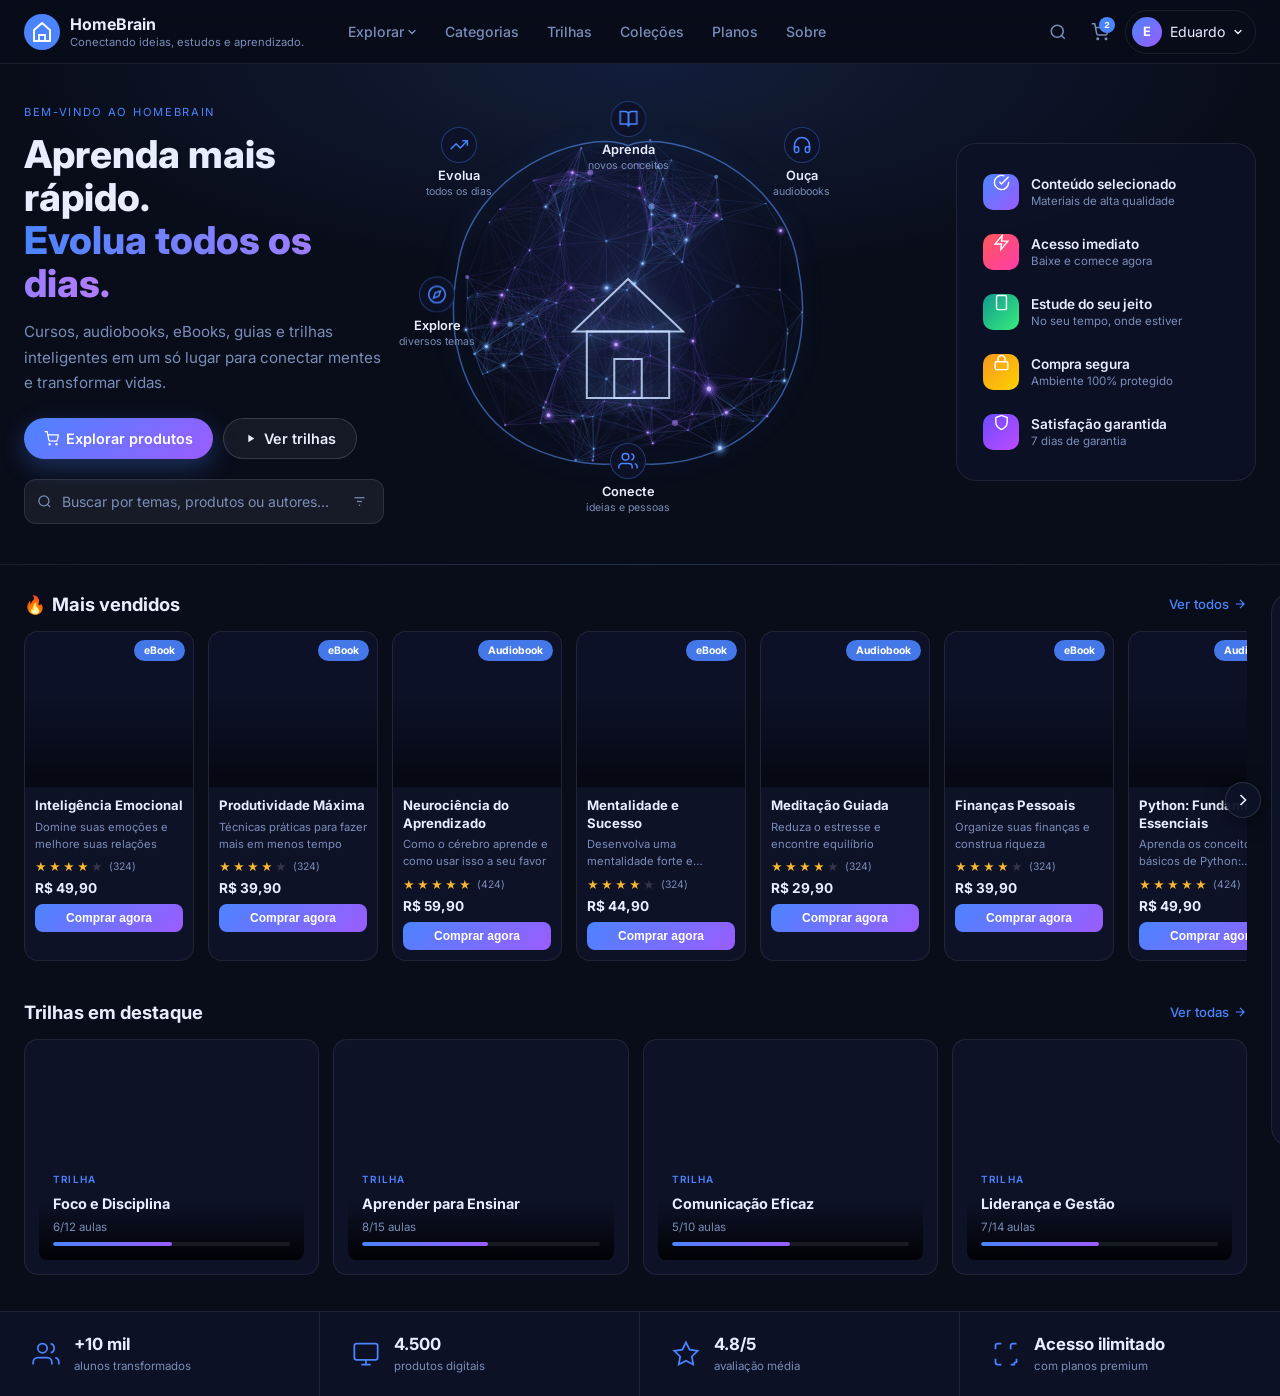
==== commit 83619b26: "QA Audit: Add content.js to all HTML files (critical fix for Python course visibility) - Added conte" ====
--- a/index.html
+++ b/index.html
@@ -197,6 +197,7 @@
     </div>
 
   </main>
+  <script src="content.js"></script>
   <script src="script.js"></script>
 </body>
 </html>
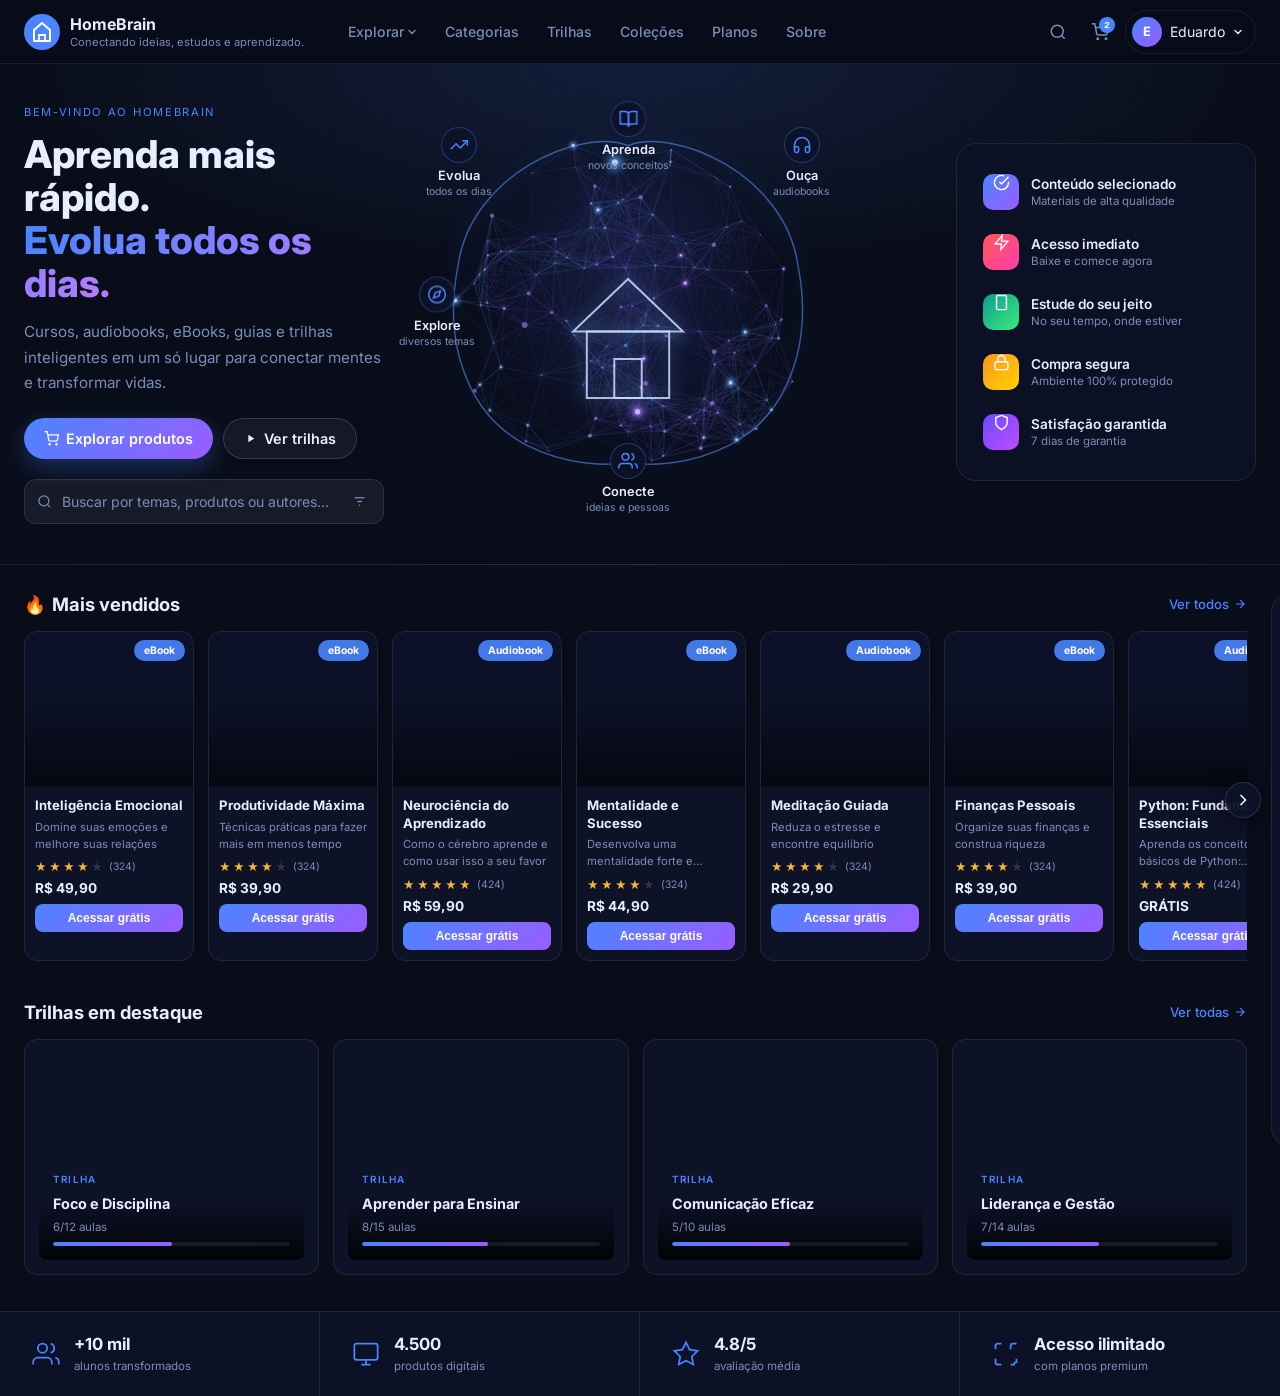
==== commit 09f244bf: "CACHE: Bust cache for free-access update" ====
--- a/index.html
+++ b/index.html
@@ -197,7 +197,7 @@
     </div>
 
   </main>
-  <script src="content.js"></script>
-  <script src="script.js"></script>
+  <script src="content.js?v=20260728"></script>
+  <script src="script.js?v=20260728"></script>
 </body>
 </html>
